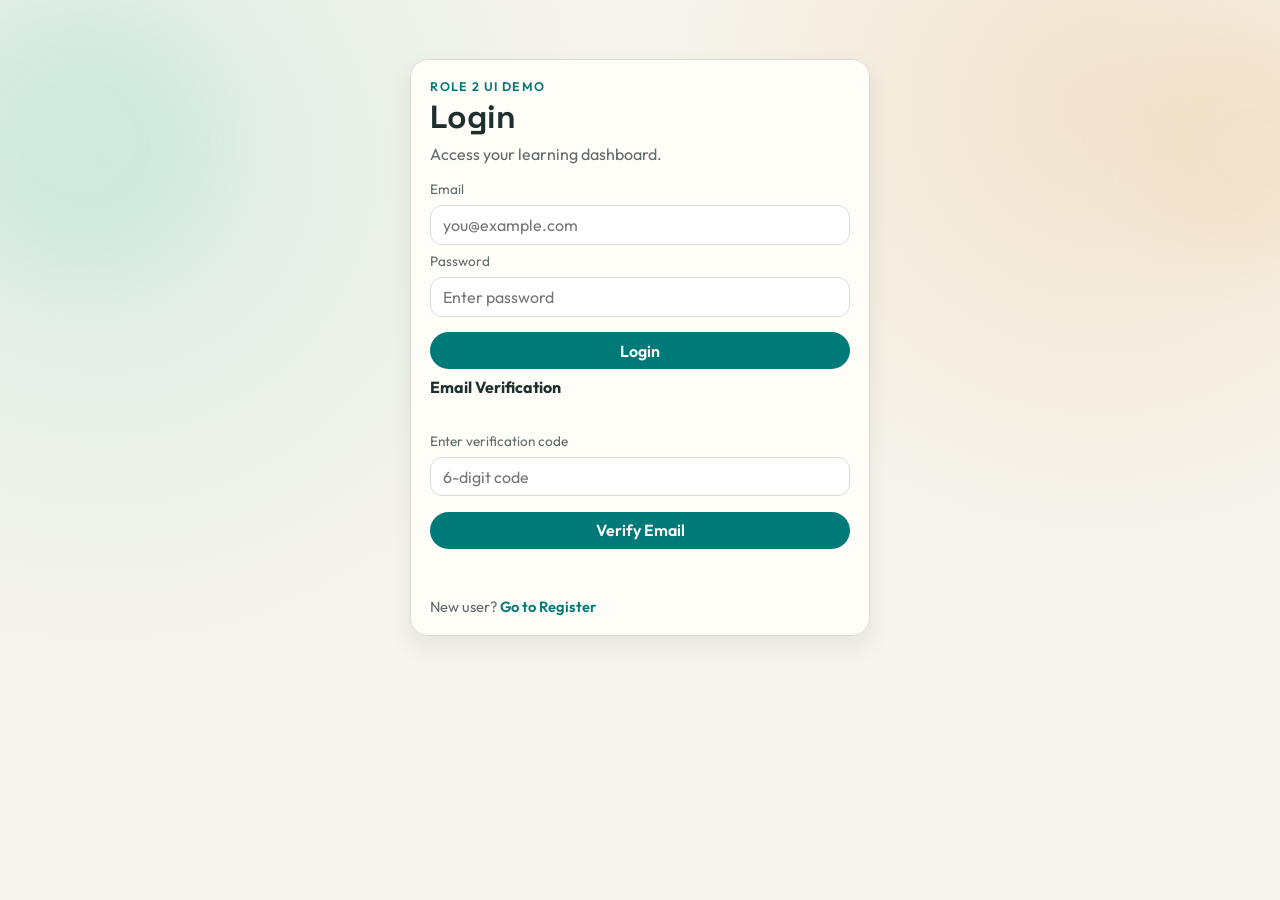
==== frontend/login.html @ 2f9a2a9e "Split auth into login/register pages with verification flow" ====
<!doctype html>
<html lang="en">
  <head>
    <meta charset="UTF-8" />
    <meta name="viewport" content="width=device-width, initial-scale=1.0" />
    <title>Login | Learner Intelligence</title>
    <link rel="stylesheet" href="styles.css" />
  </head>
  <body data-auth-page="login">
    <div class="bg-shape bg-shape-1"></div>
    <div class="bg-shape bg-shape-2"></div>

    <section class="auth-shell">
      <div class="auth-card">
        <p class="eyebrow">Role 2 UI Demo</p>
        <h1>Login</h1>
        <p class="muted auth-subtitle">Access your learning dashboard.</p>

        <form id="loginForm" class="auth-form">
          <label for="loginEmail">Email</label>
          <input id="loginEmail" type="email" required placeholder="you@example.com" />

          <label for="loginPassword">Password</label>
          <input id="loginPassword" type="password" required placeholder="Enter password" />

          <button class="primary-btn" type="submit">Login</button>
        </form>

        <form id="verifyForm" class="auth-form hidden">
          <p class="verify-title">Email Verification</p>
          <p id="verifyHint" class="muted"></p>
          <p id="verifyMode" class="muted"></p>

          <label for="verificationCode">Enter verification code</label>
          <input id="verificationCode" type="text" inputmode="numeric" required placeholder="6-digit code" />

          <button class="primary-btn" type="submit">Verify Email</button>
        </form>

        <p id="authMessage" class="status-msg"></p>

        <p class="switch-link">New user? <a href="register.html">Go to Register</a></p>
      </div>
    </section>

    <script src="auth.js"></script>
  </body>
</html>
---- frontend/styles.css ----
@import url('https://fonts.googleapis.com/css2?family=Outfit:wght@400;500;700&family=Space+Grotesk:wght@500;700&display=swap');

:root {
  --bg: #f6f4ec;
  --panel: #fffdf7;
  --ink: #1d2f2f;
  --muted: #5f6b68;
  --accent: #007a78;
  --accent-soft: #d9f0ef;
  --warn: #b33a28;
  --border: #d9ddd1;
  --shadow: 0 10px 24px rgba(24, 35, 34, 0.08);
}

* {
  box-sizing: border-box;
}

body {
  margin: 0;
  font-family: 'Outfit', sans-serif;
  background: radial-gradient(circle at 8% 18%, #d9ece3 0%, transparent 35%),
    radial-gradient(circle at 86% 12%, #f2e3cf 0%, transparent 32%), var(--bg);
  color: var(--ink);
  min-height: 100vh;
  padding: 2rem 1.1rem 3rem;
}

.bg-shape {
  position: fixed;
  border-radius: 50%;
  filter: blur(30px);
  opacity: 0.3;
  z-index: -1;
}

.bg-shape-1 {
  width: 260px;
  height: 260px;
  background: #b8e3ce;
  top: 10px;
  left: -50px;
}

.bg-shape-2 {
  width: 220px;
  height: 220px;
  background: #f3d6b1;
  top: 40px;
  right: -80px;
}

h1,
h2 {
  font-family: 'Space Grotesk', sans-serif;
  margin: 0;
}

h1 {
  margin-top: 0.2rem;
  font-size: clamp(1.5rem, 3vw, 2rem);
}

h2 {
  font-size: 1.1rem;
}

.eyebrow {
  margin: 0;
  text-transform: uppercase;
  letter-spacing: 0.11em;
  font-size: 0.78rem;
  color: var(--accent);
  font-weight: 600;
}

.muted {
  color: var(--muted);
  margin: 0.4rem 0 0;
}

.hidden {
  display: none;
}

.auth-shell {
  max-width: 460px;
  margin: 3vh auto 0;
}

.auth-card {
  background: var(--panel);
  border: 1px solid var(--border);
  border-radius: 18px;
  box-shadow: var(--shadow);
  padding: 1.2rem;
}

.auth-subtitle {
  margin-bottom: 1rem;
}

.auth-form {
  display: grid;
  gap: 0.45rem;
  margin-top: 0.5rem;
}

.auth-form label {
  font-size: 0.85rem;
  color: var(--muted);
}

.auth-form input,
.controls input {
  border: 1px solid var(--border);
  border-radius: 12px;
  padding: 0.55rem 0.72rem;
  background: #fff;
  font: inherit;
}

.primary-btn,
.logout-btn,
.controls button {
  border: none;
  border-radius: 999px;
  cursor: pointer;
  font: inherit;
}

.primary-btn {
  margin-top: 0.5rem;
  padding: 0.55rem 1rem;
  background: var(--accent);
  color: #fff;
  font-weight: 600;
}

.verify-title {
  margin: 0;
  font-weight: 700;
}

.status-msg {
  min-height: 1.2rem;
  margin-top: 0.85rem;
  font-size: 0.9rem;
  font-weight: 500;
}

.status-msg.error {
  color: var(--warn);
}

.status-msg.ok {
  color: #16695d;
}

.switch-link {
  margin-top: 0.95rem;
  margin-bottom: 0;
  font-size: 0.92rem;
  color: var(--muted);
}

.switch-link a {
  color: var(--accent);
  text-decoration: none;
  font-weight: 600;
}

.topbar {
  max-width: 1050px;
  margin: 0 auto 1.2rem;
  display: flex;
  align-items: end;
  justify-content: space-between;
  gap: 1rem;
}

.controls-wrap {
  display: flex;
  align-items: center;
  gap: 0.5rem;
}

.controls {
  display: flex;
  align-items: center;
  gap: 0.5rem;
  background: var(--panel);
  border: 1px solid var(--border);
  border-radius: 999px;
  padding: 0.35rem 0.45rem 0.35rem 0.8rem;
  box-shadow: var(--shadow);
}

.controls label {
  font-size: 0.8rem;
  color: var(--muted);
}

.controls input {
  border-radius: 999px;
  min-width: 140px;
  padding: 0.35rem 0.75rem;
}

.controls button {
  padding: 0.42rem 0.9rem;
  background: var(--accent);
  color: #fff;
  font-weight: 600;
}

.logout-btn {
  padding: 0.42rem 0.9rem;
  background: #e5e8df;
  color: var(--ink);
  border: 1px solid var(--border);
}

.layout {
  max-width: 1050px;
  margin: 0 auto;
  display: grid;
  grid-template-columns: repeat(12, 1fr);
  gap: 1rem;
}

.card {
  grid-column: span 6;
  background: var(--panel);
  border: 1px solid var(--border);
  border-radius: 18px;
  box-shadow: var(--shadow);
  padding: 1rem;
  animation: rise 300ms ease both;
}

.summary-card,
.full-width {
  grid-column: span 12;
}

.summary-grid {
  margin-top: 0.7rem;
  display: grid;
  grid-template-columns: repeat(3, 1fr);
  gap: 0.8rem;
}

.metric-label {
  margin: 0;
  color: var(--muted);
  font-size: 0.9rem;
}

.metric-value {
  margin: 0.2rem 0 0;
  font-size: 1.7rem;
  font-weight: 700;
}

.metric-value.danger {
  color: var(--warn);
}

.card-head {
  display: flex;
  justify-content: space-between;
  align-items: center;
}

.pill {
  font-size: 0.78rem;
  color: var(--accent);
  background: var(--accent-soft);
  border-radius: 999px;
  padding: 0.25rem 0.6rem;
}

.bars {
  margin-top: 0.8rem;
  display: flex;
  flex-direction: column;
  gap: 0.55rem;
}

.bar-item {
  display: grid;
  grid-template-columns: 120px 1fr 55px;
  align-items: center;
  gap: 0.7rem;
}

.bar-label,
.bar-value {
  font-size: 0.9rem;
}

.bar-track {
  border-radius: 999px;
  background: #e9ece2;
  height: 12px;
  overflow: hidden;
}

.bar-fill {
  height: 100%;
  background: linear-gradient(90deg, #3caea3 0%, #197278 100%);
}

.list {
  margin: 0.7rem 0 0;
  padding-left: 1rem;
  color: var(--ink);
}

.list li {
  margin-bottom: 0.35rem;
}

.recommendation {
  margin-top: 0.8rem;
  background: #f5f8f0;
  border: 1px solid var(--border);
  border-radius: 14px;
  padding: 0.85rem;
}

@keyframes rise {
  from {
    opacity: 0;
    transform: translateY(8px);
  }
  to {
    opacity: 1;
    transform: translateY(0);
  }
}

@media (max-width: 880px) {
  .topbar,
  .controls-wrap {
    align-items: start;
    flex-direction: column;
  }

  .card {
    grid-column: span 12;
  }

  .summary-grid {
    grid-template-columns: 1fr;
  }

  .bar-item {
    grid-template-columns: 95px 1fr 45px;
  }

  .controls {
    width: 100%;
    flex-wrap: wrap;
    border-radius: 16px;
  }

  .controls input {
    min-width: 120px;
    flex: 1;
  }
}
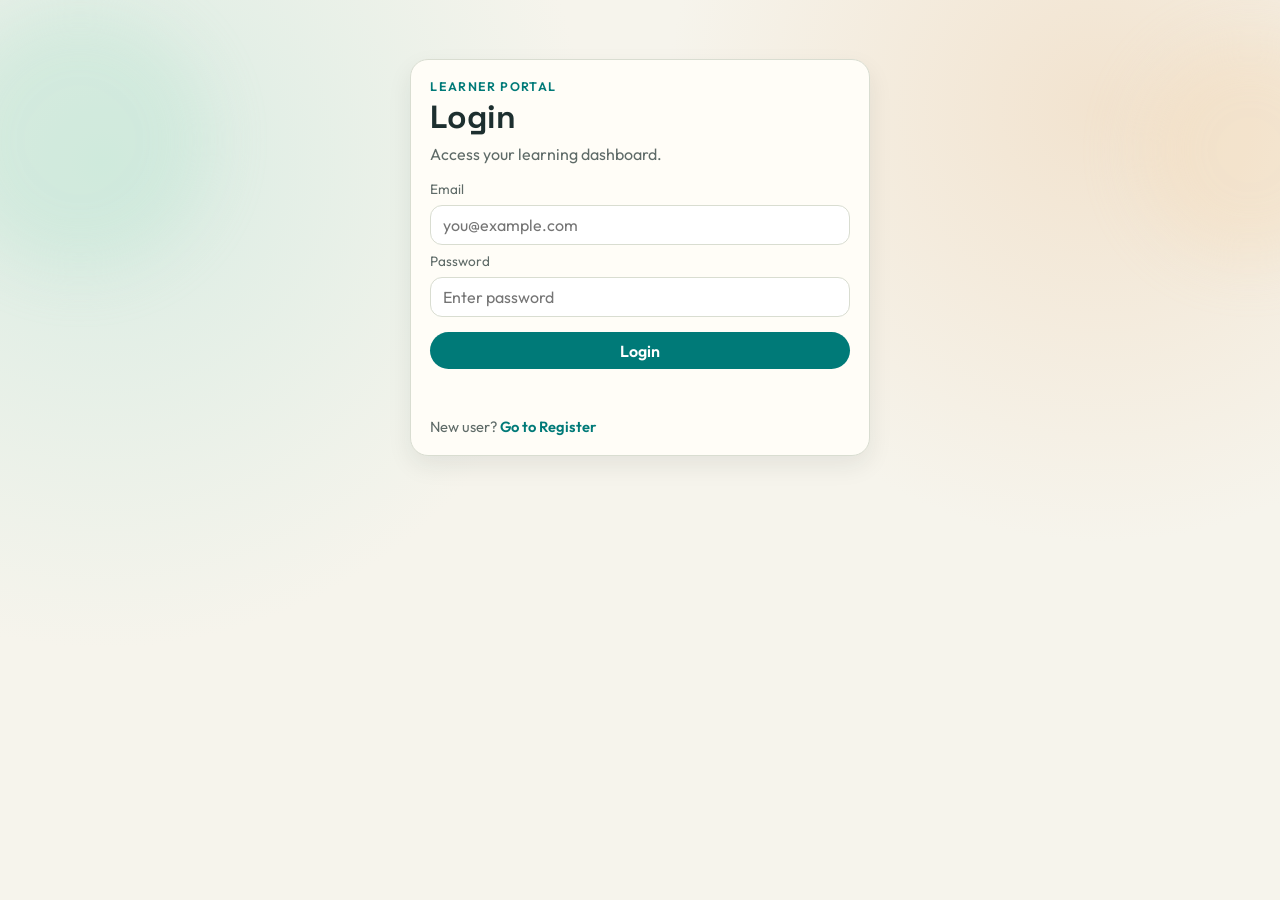
==== commit 78ca598f: "Add student ID auto-generation and multi-tab learner portal" ====
--- a/frontend/login.html
+++ b/frontend/login.html
@@ -12,7 +12,7 @@
 
     <section class="auth-shell">
       <div class="auth-card">
-        <p class="eyebrow">Role 2 UI Demo</p>
+        <p class="eyebrow">Learner Portal</p>
         <h1>Login</h1>
         <p class="muted auth-subtitle">Access your learning dashboard.</p>
 
@@ -26,19 +26,7 @@
           <button class="primary-btn" type="submit">Login</button>
         </form>
 
-        <form id="verifyForm" class="auth-form hidden">
-          <p class="verify-title">Email Verification</p>
-          <p id="verifyHint" class="muted"></p>
-          <p id="verifyMode" class="muted"></p>
-
-          <label for="verificationCode">Enter verification code</label>
-          <input id="verificationCode" type="text" inputmode="numeric" required placeholder="6-digit code" />
-
-          <button class="primary-btn" type="submit">Verify Email</button>
-        </form>
-
         <p id="authMessage" class="status-msg"></p>
-
         <p class="switch-link">New user? <a href="register.html">Go to Register</a></p>
       </div>
     </section>
--- a/frontend/styles.css
+++ b/frontend/styles.css
@@ -122,7 +122,8 @@
 
 .primary-btn,
 .logout-btn,
-.controls button {
+.controls button,
+.page-tab {
   border: none;
   border-radius: 999px;
   cursor: pointer;
@@ -219,6 +220,30 @@
   background: #e5e8df;
   color: var(--ink);
   border: 1px solid var(--border);
+}
+
+.page-tabs {
+  max-width: 1050px;
+  margin: 0 auto 1rem;
+  display: flex;
+  gap: 0.55rem;
+  flex-wrap: wrap;
+}
+
+.page-tab {
+  background: #e8ece5;
+  color: var(--ink);
+  padding: 0.44rem 0.95rem;
+  font-weight: 600;
+}
+
+.page-tab.active {
+  background: var(--accent);
+  color: #fff;
+}
+
+.tab-panel {
+  animation: rise 240ms ease both;
 }
 
 .layout {
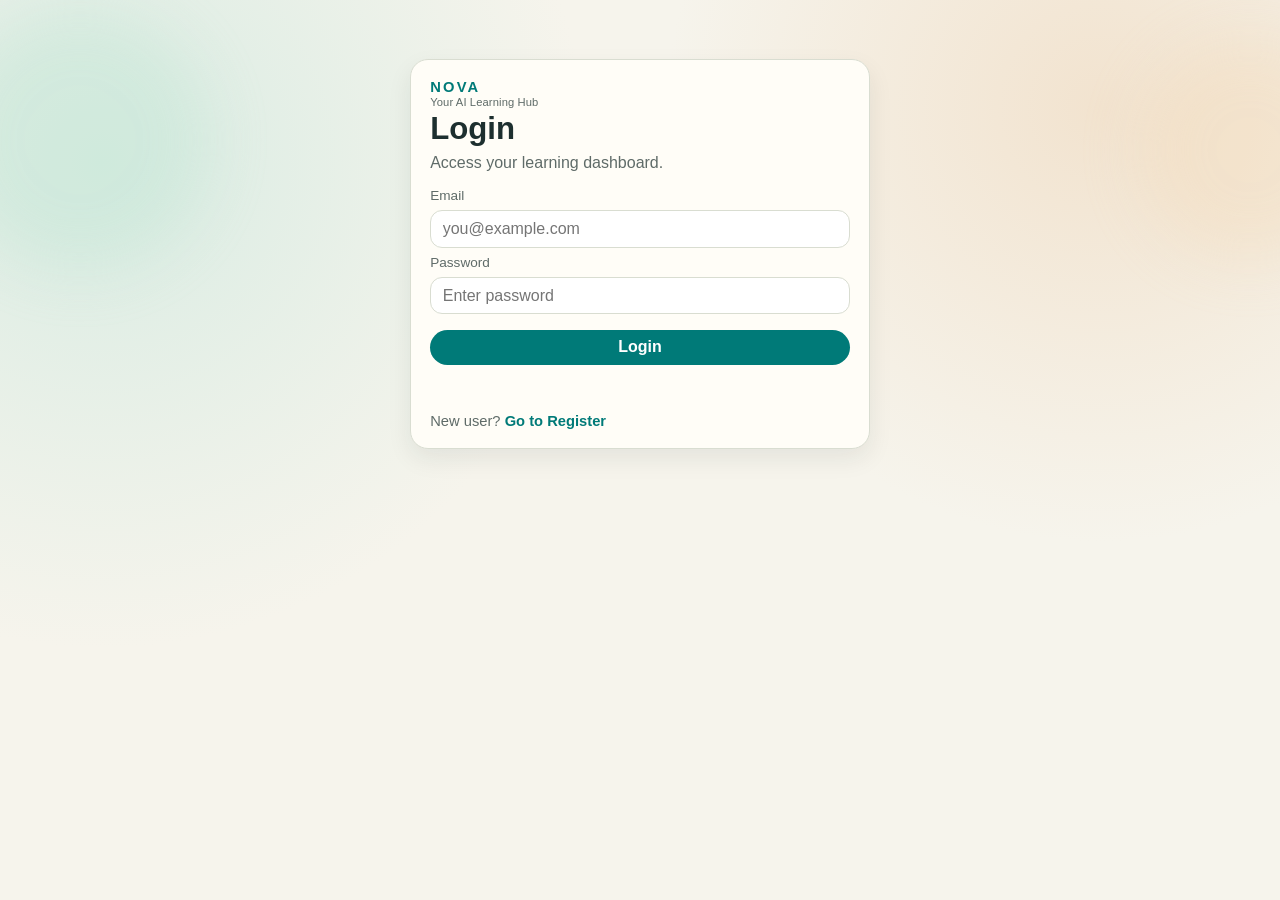
==== commit dd049346: "feat: polish dashboard UX, branding, and backend sync data" ====
--- a/frontend/login.html
+++ b/frontend/login.html
@@ -3,7 +3,7 @@
   <head>
     <meta charset="UTF-8" />
     <meta name="viewport" content="width=device-width, initial-scale=1.0" />
-    <title>Login | Learner Intelligence</title>
+    <title>Login | NOVA</title>
     <link rel="stylesheet" href="styles.css" />
   </head>
   <body data-auth-page="login">
@@ -12,7 +12,10 @@
 
     <section class="auth-shell">
       <div class="auth-card">
-        <p class="eyebrow">Learner Portal</p>
+        <div class="brand-lockup">
+          <p class="eyebrow brand-wordmark">NOVA</p>
+          <p class="brand-tagline">Your AI Learning Hub</p>
+        </div>
         <h1>Login</h1>
         <p class="muted auth-subtitle">Access your learning dashboard.</p>
 
--- a/frontend/styles.css
+++ b/frontend/styles.css
@@ -1,5 +1,3 @@
-@import url('https://fonts.googleapis.com/css2?family=Outfit:wght@400;500;700&family=Space+Grotesk:wght@500;700&display=swap');
-
 :root {
   --bg: #f6f4ec;
   --panel: #fffdf7;
@@ -7,7 +5,7 @@
   --muted: #5f6b68;
   --accent: #007a78;
   --accent-soft: #d9f0ef;
-  --warn: #b33a28;
+  --warn: #991f14;
   --border: #d9ddd1;
   --shadow: 0 10px 24px rgba(24, 35, 34, 0.08);
 }
@@ -18,7 +16,7 @@
 
 body {
   margin: 0;
-  font-family: 'Outfit', sans-serif;
+  font-family: 'Poppins', sans-serif;
   background: radial-gradient(circle at 8% 18%, #d9ece3 0%, transparent 35%),
     radial-gradient(circle at 86% 12%, #f2e3cf 0%, transparent 32%), var(--bg);
   color: var(--ink);
@@ -52,35 +50,109 @@
 
 h1,
 h2 {
-  font-family: 'Space Grotesk', sans-serif;
   margin: 0;
 }
 
 h1 {
   margin-top: 0.2rem;
-  font-size: clamp(1.5rem, 3vw, 2rem);
+  font-size: clamp(1.45rem, 3vw, 1.95rem);
 }
 
 h2 {
-  font-size: 1.1rem;
+  font-size: 1.05rem;
 }
 
 .eyebrow {
   margin: 0;
   text-transform: uppercase;
   letter-spacing: 0.11em;
-  font-size: 0.78rem;
+  font-size: 0.74rem;
   color: var(--accent);
-  font-weight: 600;
+  font-weight: 700;
+}
+
+.brand-lockup {
+  display: flex;
+  flex-direction: column;
+  gap: 0.06rem;
+}
+
+.brand-wordmark {
+  letter-spacing: 0.15em;
+  font-size: 0.92rem;
+}
+
+.brand-tagline {
+  margin: 0;
+  color: var(--muted);
+  font-size: 0.7rem;
+  font-weight: 500;
+  letter-spacing: 0.01em;
 }
 
 .muted {
   color: var(--muted);
   margin: 0.4rem 0 0;
+}
+
+.sync-note {
+  padding-left: 0;
+  margin-left: 0.32rem;
 }
 
 .hidden {
   display: none;
+}
+
+.entry-splash {
+  position: fixed;
+  inset: 0;
+  display: grid;
+  place-items: center;
+  background: rgba(246, 244, 236, 0.82);
+  backdrop-filter: blur(6px);
+  z-index: 20;
+  transition: opacity 380ms ease;
+}
+
+.entry-splash.splash-exit {
+  opacity: 0;
+  pointer-events: none;
+}
+
+.entry-card {
+  width: min(420px, calc(100vw - 2rem));
+  background: var(--panel);
+  border: 1px solid var(--border);
+  border-radius: 18px;
+  padding: 1rem;
+  text-align: center;
+  box-shadow: var(--shadow);
+  animation: rise 280ms ease both;
+}
+
+.entry-spinner {
+  width: 28px;
+  height: 28px;
+  border-radius: 999px;
+  border: 3px solid #c8ded9;
+  border-top-color: var(--accent);
+  margin: 0.8rem auto 0;
+  animation: spin 900ms linear infinite;
+}
+
+.dashboard-app {
+  transition: opacity 480ms ease, transform 480ms ease;
+}
+
+.dashboard-hidden {
+  opacity: 0;
+  transform: translateY(14px);
+}
+
+.dashboard-visible {
+  opacity: 1;
+  transform: translateY(0);
 }
 
 .auth-shell {
@@ -111,8 +183,7 @@
   color: var(--muted);
 }
 
-.auth-form input,
-.controls input {
+.auth-form input {
   border: 1px solid var(--border);
   border-radius: 12px;
   padding: 0.55rem 0.72rem;
@@ -121,13 +192,14 @@
 }
 
 .primary-btn,
+.secondary-btn,
 .logout-btn,
-.controls button,
 .page-tab {
   border: none;
   border-radius: 999px;
   cursor: pointer;
   font: inherit;
+  transition: all 160ms ease;
 }
 
 .primary-btn {
@@ -138,6 +210,20 @@
   font-weight: 600;
 }
 
+.secondary-btn {
+  padding: 0.44rem 0.88rem;
+  background: #e8ece5;
+  color: var(--ink);
+  border: 1px solid var(--border);
+  font-weight: 600;
+}
+
+.secondary-btn:hover,
+.page-tab:hover,
+.logout-btn:hover {
+  transform: translateY(-1px);
+}
+
 .verify-title {
   margin: 0;
   font-weight: 700;
@@ -180,39 +266,61 @@
   gap: 1rem;
 }
 
+.dashboard-brand-title {
+  margin: 0;
+  color: var(--accent);
+  letter-spacing: 0.08em;
+}
+
+.dashboard-brand-subtitle {
+  margin: 0.15rem 0 0;
+  color: var(--muted);
+  font-size: 0.82rem;
+  font-weight: 500;
+}
+
 .controls-wrap {
   display: flex;
   align-items: center;
   gap: 0.5rem;
 }
 
-.controls {
+.status-strip {
   display: flex;
   align-items: center;
-  gap: 0.5rem;
+  gap: 0.45rem;
   background: var(--panel);
   border: 1px solid var(--border);
   border-radius: 999px;
-  padding: 0.35rem 0.45rem 0.35rem 0.8rem;
+  padding: 0.3rem 0.6rem;
   box-shadow: var(--shadow);
 }
 
-.controls label {
+.last-updated {
   font-size: 0.8rem;
   color: var(--muted);
 }
 
-.controls input {
+.status-chip {
+  font-size: 0.78rem;
   border-radius: 999px;
-  min-width: 140px;
-  padding: 0.35rem 0.75rem;
-}
-
-.controls button {
-  padding: 0.42rem 0.9rem;
-  background: var(--accent);
-  color: #fff;
-  font-weight: 600;
+  padding: 0.18rem 0.55rem;
+  font-weight: 700;
+}
+
+.status-track {
+  background: #d8efe4;
+  color: #18694f;
+}
+
+.status-risk {
+  background: #f8ddcf;
+  color: var(--warn);
+}
+
+.status-inactive {
+  background: #ece5cf;
+  color: #6e5a16;
 }
 
 .logout-btn {
@@ -262,79 +370,137 @@
   box-shadow: var(--shadow);
   padding: 1rem;
   animation: rise 300ms ease both;
-}
-
-.summary-card,
+  transition: transform 180ms ease, box-shadow 180ms ease;
+}
+
+.card:hover {
+  transform: translateY(-2px);
+  box-shadow: 0 14px 28px rgba(24, 35, 34, 0.12);
+}
+
+.recommendation-tall {
+  grid-row: span 2;
+}
+
 .full-width {
   grid-column: span 12;
 }
 
+.span-8 {
+  grid-column: span 8;
+}
+
+.span-4 {
+  grid-column: span 4;
+}
+
 .summary-grid {
-  margin-top: 0.7rem;
+  margin-top: 0.75rem;
   display: grid;
   grid-template-columns: repeat(3, 1fr);
-  gap: 0.8rem;
+  gap: 0.85rem;
+}
+
+.summary-grid-4 {
+  grid-template-columns: repeat(4, 1fr);
 }
 
 .metric-label {
   margin: 0;
   color: var(--muted);
-  font-size: 0.9rem;
+  font-size: 0.88rem;
 }
 
 .metric-value {
   margin: 0.2rem 0 0;
-  font-size: 1.7rem;
+  font-size: 1.68rem;
   font-weight: 700;
+}
+
+.metric-value-small {
+  font-size: 1.02rem;
+  margin-top: 0.5rem;
+}
+
+.profile-value {
+  margin: 0.12rem 0 0.7rem;
+  font-weight: 600;
 }
 
 .metric-value.danger {
   color: var(--warn);
 }
 
-.card-head {
-  display: flex;
-  justify-content: space-between;
-  align-items: center;
-}
-
-.pill {
-  font-size: 0.78rem;
-  color: var(--accent);
-  background: var(--accent-soft);
-  border-radius: 999px;
-  padding: 0.25rem 0.6rem;
+.chart-wrap {
+  position: relative;
+  height: 220px;
+  margin-top: 0.75rem;
+}
+
+.chart-wrap-donut {
+  height: 215px;
+}
+
+.chart-wrap-mini {
+  height: 255px;
 }
 
 .bars {
   margin-top: 0.8rem;
   display: flex;
   flex-direction: column;
-  gap: 0.55rem;
+  gap: 0.72rem;
 }
 
 .bar-item {
   display: grid;
-  grid-template-columns: 120px 1fr 55px;
+  grid-template-columns: 145px 1fr 56px 95px;
   align-items: center;
-  gap: 0.7rem;
+  gap: 0.6rem;
 }
 
 .bar-label,
-.bar-value {
-  font-size: 0.9rem;
+.bar-value,
+.bar-status {
+  font-size: 0.84rem;
+}
+
+.bar-status {
+  color: var(--muted);
+  font-weight: 600;
 }
 
 .bar-track {
+  position: relative;
   border-radius: 999px;
   background: #e9ece2;
   height: 12px;
   overflow: hidden;
 }
 
+.bar-track::after {
+  content: '';
+  position: absolute;
+  top: 0;
+  bottom: 0;
+  left: 70%;
+  width: 2px;
+  background: rgba(29, 47, 47, 0.35);
+}
+
+.bar-threshold {
+  position: absolute;
+  right: 0;
+  top: -18px;
+  font-size: 0.7rem;
+  color: var(--muted);
+}
+
 .bar-fill {
   height: 100%;
+  width: 0;
   background: linear-gradient(90deg, #3caea3 0%, #197278 100%);
+  transition: width 620ms ease;
 }
 
 .list {
@@ -347,12 +513,265 @@
   margin-bottom: 0.35rem;
 }
 
+.list li.clickable {
+  cursor: pointer;
+  transition: background 150ms ease;
+  border-radius: 8px;
+  padding: 0.15rem 0.35rem;
+}
+
+.list li.clickable:hover {
+  background: #edf3ef;
+}
+
+.list li.active {
+  outline: 1px solid var(--accent);
+  background: #e8f5f4;
+}
+
+.reason-tag {
+  display: inline-block;
+  margin-left: 0.35rem;
+  border: 1px solid var(--border);
+  border-radius: 999px;
+  padding: 0.08rem 0.45rem;
+  background: #eef2ea;
+  font-size: 0.76rem;
+  color: var(--muted);
+}
+
 .recommendation {
   margin-top: 0.8rem;
   background: #f5f8f0;
   border: 1px solid var(--border);
   border-radius: 14px;
-  padding: 0.85rem;
+  padding: 0.88rem;
+}
+
+.evidence-line {
+  font-size: 0.86rem;
+  color: var(--muted);
+}
+
+.recommendation-actions {
+  margin-top: 0.7rem;
+}
+
+.practice-panel {
+  margin-top: 0.6rem;
+  border: 1px dashed var(--border);
+  background: #fff;
+  border-radius: 10px;
+  padding: 0.65rem;
+  font-size: 0.88rem;
+}
+
+.why-panel {
+  margin-top: 0.75rem;
+}
+
+.why-panel summary {
+  cursor: pointer;
+  font-weight: 600;
+}
+
+.yt-search {
+  margin-top: 0.75rem;
+  display: flex;
+  gap: 0.5rem;
+  flex-wrap: wrap;
+}
+
+.yt-search input,
+.modal-card input,
+.modal-card select {
+  flex: 1;
+  min-width: 180px;
+  border: 1px solid var(--border);
+  border-radius: 10px;
+  padding: 0.45rem 0.65rem;
+  font: inherit;
+}
+
+.checklist {
+  margin-top: 0.7rem;
+  display: grid;
+  gap: 0.42rem;
+}
+
+.checklist label {
+  display: flex;
+  gap: 0.5rem;
+  align-items: center;
+  font-size: 0.9rem;
+}
+
+.stats-table-wrap {
+  margin-top: 0.8rem;
+  border: 1px solid var(--border);
+  border-radius: 12px;
+  overflow: auto;
+  background: #fff;
+}
+
+.stats-table {
+  width: 100%;
+  border-collapse: collapse;
+  min-width: 480px;
+}
+
+.stats-table th,
+.stats-table td {
+  border-bottom: 1px solid #ecefe5;
+  padding: 0.62rem;
+  text-align: left;
+  font-size: 0.88rem;
+}
+
+.stats-table th {
+  background: #f3f5ee;
+  color: var(--muted);
+  font-weight: 600;
+}
+
+.calendar-head {
+  display: flex;
+  align-items: center;
+  justify-content: space-between;
+  gap: 0.8rem;
+}
+
+.calendar-nav {
+  display: flex;
+  gap: 0.4rem;
+}
+
+.calendar-weekdays {
+  margin-top: 0.85rem;
+  display: grid;
+  grid-template-columns: repeat(7, 1fr);
+  gap: 0.35rem;
+  color: var(--muted);
+  font-size: 0.82rem;
+}
+
+.calendar-grid {
+  margin-top: 0.35rem;
+  display: grid;
+  grid-template-columns: repeat(7, 1fr);
+  gap: 0.35rem;
+}
+
+.calendar-day {
+  min-height: 92px;
+  border: 1px solid var(--border);
+  border-radius: 10px;
+  background: #fff;
+  padding: 0.4rem;
+  cursor: pointer;
+  display: flex;
+  flex-direction: column;
+  gap: 0.25rem;
+}
+
+.calendar-day.other-month {
+  opacity: 0.45;
+}
+
+.calendar-day.today {
+  border-color: var(--accent);
+  box-shadow: 0 0 0 1px rgba(0, 122, 120, 0.2);
+}
+
+.day-num {
+  font-size: 0.78rem;
+  font-weight: 600;
+}
+
+.event-tag {
+  font-size: 0.66rem;
+  border-radius: 999px;
+  padding: 0.07rem 0.42rem;
+  width: fit-content;
+}
+
+.tag-exam {
+  background: #f7d7d2;
+  color: #7b2117;
+}
+
+.tag-assignment {
+  background: #d9e8f9;
+  color: #1d4f82;
+}
+
+.tag-revision {
+  background: #d8efe4;
+  color: #18694f;
+}
+
+.tag-custom {
+  background: #ece5cf;
+  color: #6e5a16;
+}
+
+.modal {
+  position: fixed;
+  inset: 0;
+  background: rgba(17, 26, 26, 0.38);
+  display: grid;
+  place-items: center;
+  padding: 1rem;
+  z-index: 60;
+}
+
+.modal.hidden {
+  display: none;
+}
+
+.modal-card {
+  width: min(420px, 100%);
+  background: var(--panel);
+  border: 1px solid var(--border);
+  border-radius: 14px;
+  box-shadow: 0 18px 38px rgba(0, 0, 0, 0.2);
+  padding: 1rem;
+  display: grid;
+  gap: 0.65rem;
+}
+
+.modal-head {
+  display: flex;
+  align-items: center;
+  justify-content: space-between;
+}
+
+.icon-btn {
+  border: 1px solid var(--border);
+  background: #fff;
+  width: 28px;
+  height: 28px;
+  border-radius: 999px;
+  cursor: pointer;
+  line-height: 1;
+  font-size: 1rem;
+}
+
+.modal-card label {
+  display: grid;
+  gap: 0.28rem;
+  font-size: 0.86rem;
+  color: var(--muted);
+}
+
+body.modal-open {
+  overflow: hidden;
+}
+
+.modal-actions {
+  display: flex;
+  justify-content: flex-end;
+  gap: 0.45rem;
 }
 
 @keyframes rise {
@@ -366,9 +785,26 @@
   }
 }
 
+@keyframes spin {
+  from {
+    transform: rotate(0deg);
+  }
+  to {
+    transform: rotate(360deg);
+  }
+}
+
+@media (max-width: 1000px) {
+  .span-8,
+  .span-4 {
+    grid-column: span 12;
+  }
+}
+
 @media (max-width: 880px) {
   .topbar,
-  .controls-wrap {
+  .controls-wrap,
+  .calendar-head {
     align-items: start;
     flex-direction: column;
   }
@@ -377,22 +813,40 @@
     grid-column: span 12;
   }
 
+  .recommendation-tall {
+    grid-row: auto;
+  }
+
   .summary-grid {
     grid-template-columns: 1fr;
   }
 
+  .summary-grid-4 {
+    grid-template-columns: repeat(2, 1fr);
+  }
+
   .bar-item {
-    grid-template-columns: 95px 1fr 45px;
-  }
-
-  .controls {
+    grid-template-columns: 105px 1fr 48px;
+  }
+
+  .bar-status {
+    display: none;
+  }
+
+  .status-strip {
     width: 100%;
-    flex-wrap: wrap;
-    border-radius: 16px;
-  }
-
-  .controls input {
-    min-width: 120px;
-    flex: 1;
-  }
-}
+    justify-content: space-between;
+  }
+
+  .yt-search {
+    flex-direction: column;
+  }
+
+  .yt-search input {
+    width: 100%;
+  }
+
+  .calendar-day {
+    min-height: 72px;
+  }
+}
